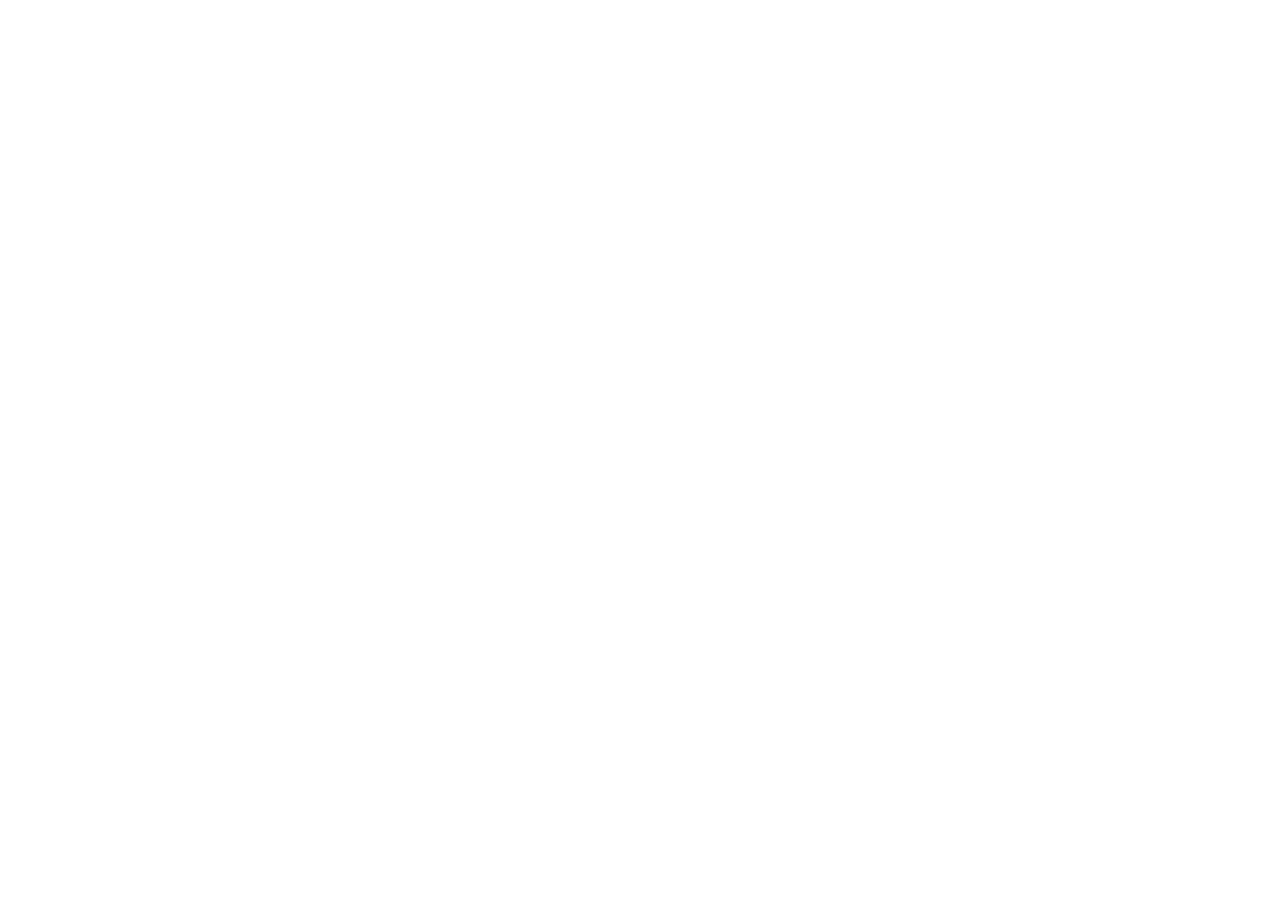
==== index.html @ 7acb492f "blabla" ====
<!DOCTYPE html>
<html lang="en">
<head>
    <meta charset="UTF-8">
    <meta name="viewport" content="width=device-width, initial-scale=1.0">
    <title>Document</title>
</head>
<body>
    
</body>
</html>
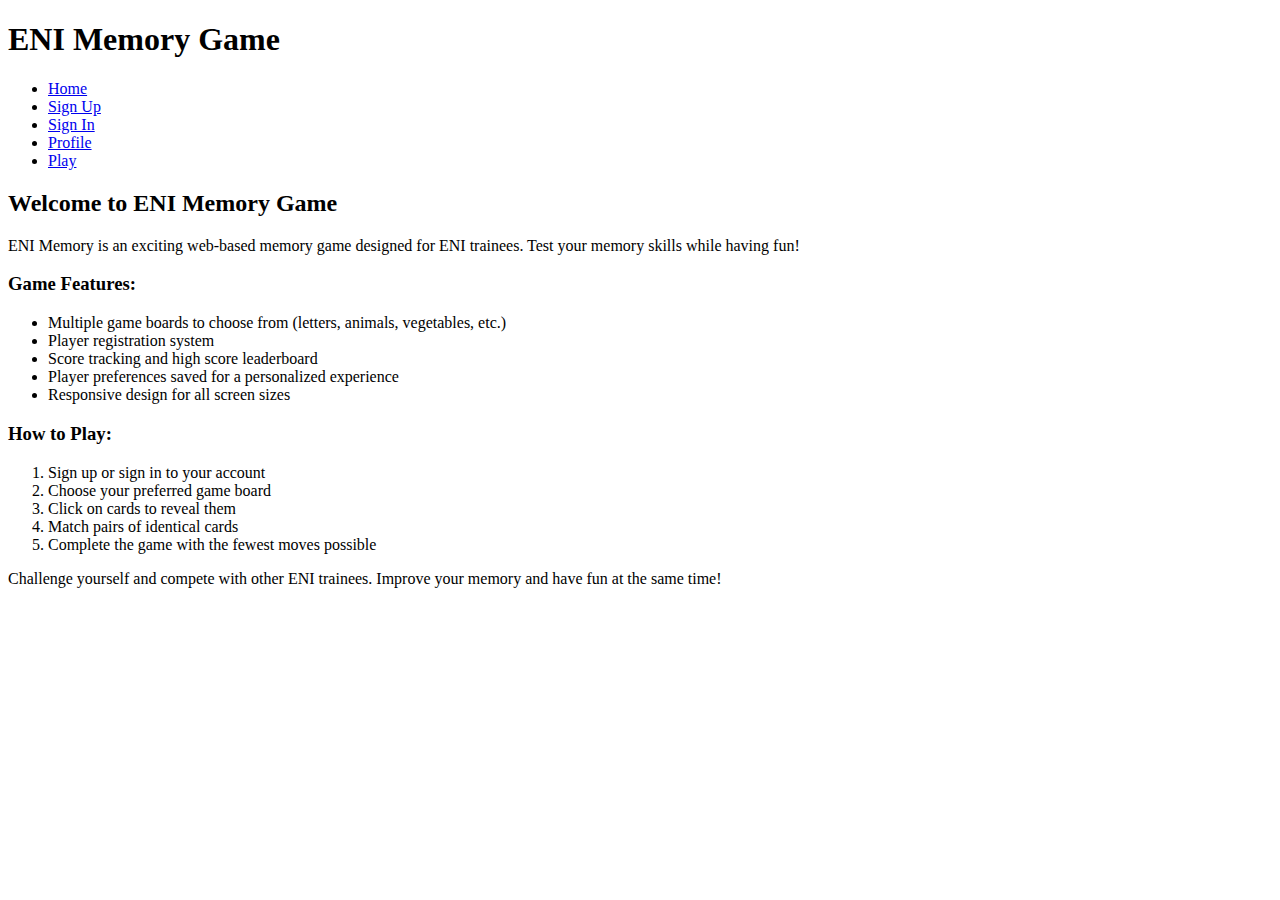
==== commit 027e1e35: "ajout de tout" ====
--- a/index.html
+++ b/index.html
@@ -1,11 +1,61 @@
 <!DOCTYPE html>
 <html lang="en">
+
+<meta charset="UTF-8">
+<meta name="viewport" content="width=device-width, initial-scale=1.0">
+<title>Memory Game</title>
+
 <head>
     <meta charset="UTF-8">
     <meta name="viewport" content="width=device-width, initial-scale=1.0">
-    <title>Document</title>
+    <title>ENI Memory Game</title>
+    <link rel="stylesheet" href="memory.css">
+
 </head>
+
 <body>
-    
+    <header>
+        <h1>ENI Memory Game</h1>
+    </header>
+
+    <nav>
+        <ul>
+            <li><a href="#home">Home</a></li>
+            <li><a href="#signup">Sign Up</a></li>
+            <li><a href="#signin">Sign In</a></li>
+            <li><a href="#profile">Profile</a></li>
+            <li><a href="#play">Play</a></li>
+        </ul>
+    </nav>
+
+    <main>
+        <h2>Welcome to ENI Memory Game</h2>
+        <p>ENI Memory is an exciting web-based memory game designed for ENI trainees. Test your memory skills while
+            having fun!</p>
+
+        <h3>Game Features:</h3>
+        <ul>
+            <li>Multiple game boards to choose from (letters, animals, vegetables, etc.)</li>
+            <li>Player registration system</li>
+            <li>Score tracking and high score leaderboard</li>
+            <li>Player preferences saved for a personalized experience</li>
+            <li>Responsive design for all screen sizes</li>
+        </ul>
+
+        
+
+        <h3>How to Play:</h3>
+        <ol>
+            <li>Sign up or sign in to your account</li>
+            <li>Choose your preferred game board</li>
+            <li>Click on cards to reveal them</li>
+            <li>Match pairs of identical cards</li>
+            <li>Complete the game with the fewest moves possible</li>
+        </ol>
+
+        <p>Challenge yourself and compete with other ENI trainees. Improve your memory and have fun at the same
+            time!</p>
+    </main>
 </body>
+
 </html>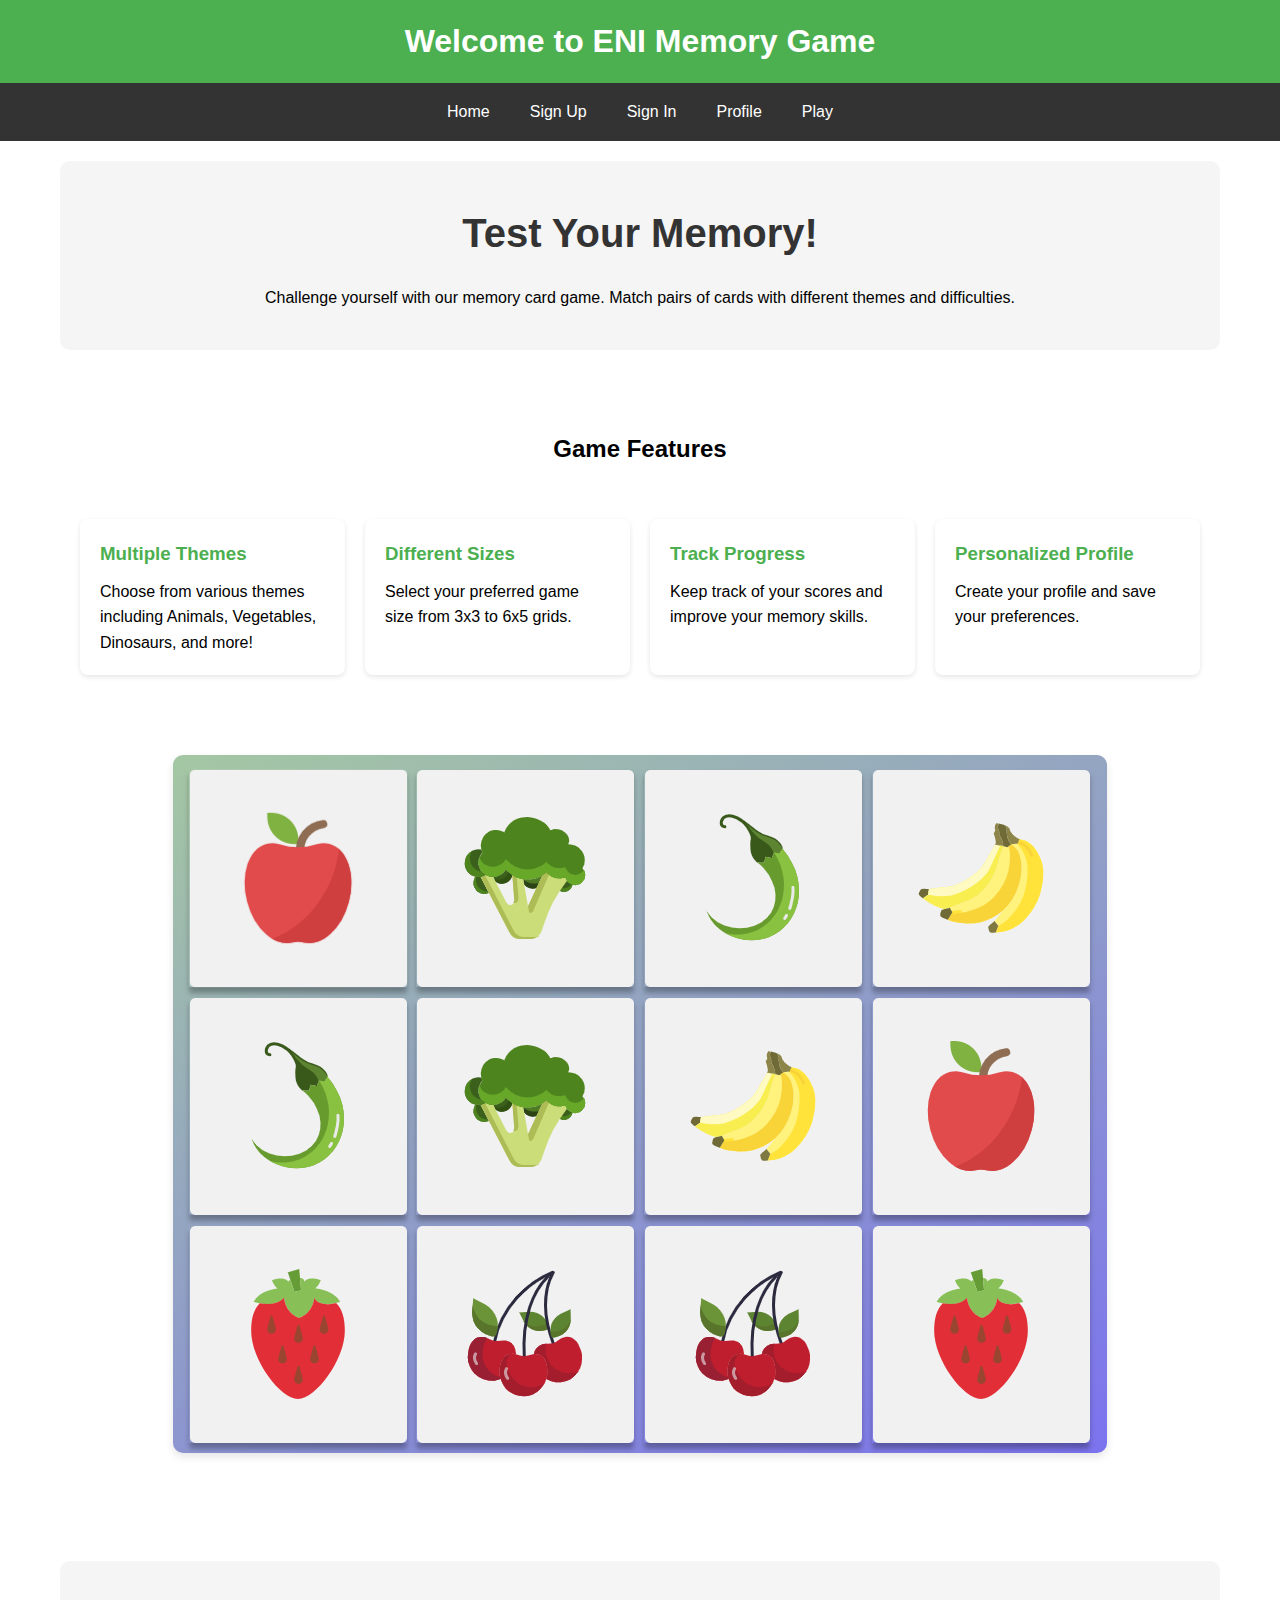
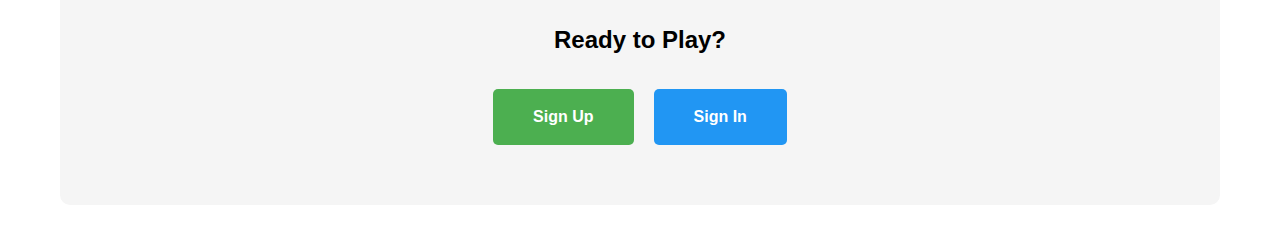
==== commit 6a0513cf: "all of them" ====
--- a/index.html
+++ b/index.html
@@ -1,61 +1,69 @@
 <!DOCTYPE html>
 <html lang="en">
-
-<meta charset="UTF-8">
-<meta name="viewport" content="width=device-width, initial-scale=1.0">
-<title>Memory Game</title>
-
 <head>
     <meta charset="UTF-8">
     <meta name="viewport" content="width=device-width, initial-scale=1.0">
-    <title>ENI Memory Game</title>
-    <link rel="stylesheet" href="memory.css">
-
+    <title>ENI Memory Game - Home</title>
+    <link rel="stylesheet" href="css/memory.css">
+    <link rel="stylesheet" href="css/home.css">
 </head>
-
 <body>
     <header>
-        <h1>ENI Memory Game</h1>
+        <h1>Welcome to ENI Memory Game</h1>
     </header>
 
     <nav>
         <ul>
-            <li><a href="#home">Home</a></li>
-            <li><a href="#signup">Sign Up</a></li>
-            <li><a href="#signin">Sign In</a></li>
-            <li><a href="#profile">Profile</a></li>
-            <li><a href="#play">Play</a></li>
+            <li><a href="index.html">Home</a></li>
+            <li><a href="signup.html">Sign Up</a></li>
+            <li><a href="signin.html">Sign In</a></li>
+            <li><a href="profile.html">Profile</a></li>
+            <li><a href="play.html">Play</a></li>
         </ul>
     </nav>
 
-    <main>
-        <h2>Welcome to ENI Memory Game</h2>
-        <p>ENI Memory is an exciting web-based memory game designed for ENI trainees. Test your memory skills while
-            having fun!</p>
+    <main class="home-content">
+        <section class="welcome-section">
+            <h2>Test Your Memory!</h2>
+            <p>Challenge yourself with our memory card game. Match pairs of cards with different themes and difficulties.</p>
+        </section>
 
-        <h3>Game Features:</h3>
-        <ul>
-            <li>Multiple game boards to choose from (letters, animals, vegetables, etc.)</li>
-            <li>Player registration system</li>
-            <li>Score tracking and high score leaderboard</li>
-            <li>Player preferences saved for a personalized experience</li>
-            <li>Responsive design for all screen sizes</li>
-        </ul>
+        <section class="features">
+            <h2>Game Features</h2>
+            <div class="features-grid">
+                <div class="feature-card">
+                    <h3>Multiple Themes</h3>
+                    <p>Choose from various themes including Animals, Vegetables, Dinosaurs, and more!</p>
+                </div>
+                <div class="feature-card">
+                    <h3>Different Sizes</h3>
+                    <p>Select your preferred game size from 3x3 to 6x5 grids.</p>
+                </div>
+                <div class="feature-card">
+                    <h3>Track Progress</h3>
+                    <p>Keep track of your scores and improve your memory skills.</p>
+                </div>
+                <div class="feature-card">
+                    <h3>Personalized Profile</h3>
+                    <p>Create your profile and save your preferences.</p>
+                </div>
+            </div>
+            
+            <div class="game-preview">
+                <img src="images/memory_detail.png" alt="Memory Game Preview" class="preview-image">
+            </div>
+        </section>
 
-        
+        <section class="cta-section">
+            <h2>Ready to Play?</h2>
+            <div class="cta-buttons">
+                <a href="signup.html" class="cta-button signup">Sign Up</a>
+                <a href="signin.html" class="cta-button signin">Sign In</a>
+            </div>
+        </section>
+    </main>
 
-        <h3>How to Play:</h3>
-        <ol>
-            <li>Sign up or sign in to your account</li>
-            <li>Choose your preferred game board</li>
-            <li>Click on cards to reveal them</li>
-            <li>Match pairs of identical cards</li>
-            <li>Complete the game with the fewest moves possible</li>
-        </ol>
-
-        <p>Challenge yourself and compete with other ENI trainees. Improve your memory and have fun at the same
-            time!</p>
-    </main>
+    <script src="js/utils.js"></script>
+    <script src="js/home.js"></script>
 </body>
-
 </html>--- a/css/memory.css
+++ b/css/memory.css
@@ -0,0 +1,40 @@
+* {
+    margin: 0;
+    padding: 0;
+    box-sizing: border-box;
+}
+
+body {
+    font-family: Arial, sans-serif;
+    line-height: 1.6;
+}
+
+header {
+    background-color: #4CAF50;
+    color: white;
+    text-align: center;
+    padding: 1rem;
+}
+
+nav {
+    background-color: #333;
+    padding: 1rem;
+}
+
+nav ul {
+    list-style-type: none;
+    display: flex;
+    justify-content: center;
+    gap: 20px;
+}
+
+nav a {
+    color: white;
+    text-decoration: none;
+    padding: 5px 10px;
+}
+
+nav a:hover {
+    background-color: #4CAF50;
+    border-radius: 3px;
+}--- a/css/home.css
+++ b/css/home.css
@@ -0,0 +1,118 @@
+.home-content {
+    max-width: 1200px;
+    margin: 0 auto;
+    padding: 20px;
+}
+
+.welcome-section {
+    text-align: center;
+    padding: 40px 20px;
+    background-color: #f5f5f5;
+    border-radius: 10px;
+    margin-bottom: 40px;
+}
+
+.welcome-section h2 {
+    color: #333;
+    font-size: 2.5em;
+    margin-bottom: 20px;
+}
+
+.features {
+    padding: 40px 0;
+}
+
+.features h2 {
+    text-align: center;
+    margin-bottom: 30px;
+}
+
+.features-grid {
+    display: grid;
+    grid-template-columns: repeat(auto-fit, minmax(250px, 1fr));
+    gap: 20px;
+    padding: 20px;
+}
+
+.feature-card {
+    background-color: #fff;
+    padding: 20px;
+    border-radius: 8px;
+    box-shadow: 0 2px 5px rgba(0,0,0,0.1);
+    transition: transform 0.3s ease;
+}
+
+.feature-card:hover {
+    transform: translateY(-5px);
+}
+
+.feature-card h3 {
+    color: #4CAF50;
+    margin-bottom: 10px;
+}
+
+.game-preview {
+    text-align: center;
+    margin-top: 40px;
+    padding: 20px;
+}
+
+.preview-image {
+    max-width: 100%;
+    height: auto;
+    border-radius: 10px;
+    box-shadow: 0 4px 8px rgba(0,0,0,0.1);
+}
+
+.cta-section {
+    text-align: center;
+    padding: 60px 20px;
+    background-color: #f5f5f5;
+    border-radius: 10px;
+    margin-top: 40px;
+}
+
+.cta-buttons {
+    display: flex;
+    justify-content: center;
+    gap: 20px;
+    margin-top: 30px;
+}
+
+.cta-button {
+    padding: 15px 40px;
+    border-radius: 5px;
+    text-decoration: none;
+    font-weight: bold;
+    transition: background-color 0.3s ease;
+}
+
+.cta-button.signup {
+    background-color: #4CAF50;
+    color: white;
+}
+
+.cta-button.signin {
+    background-color: #2196F3;
+    color: white;
+}
+
+.cta-button:hover {
+    opacity: 0.9;
+    transform: scale(1.05);
+}
+
+@media (max-width: 768px) {
+    .features-grid {
+        grid-template-columns: 1fr;
+    }
+
+    .cta-buttons {
+        flex-direction: column;
+        gap: 10px;
+    }
+
+    .welcome-section h2 {
+        font-size: 2em;
+    }
+}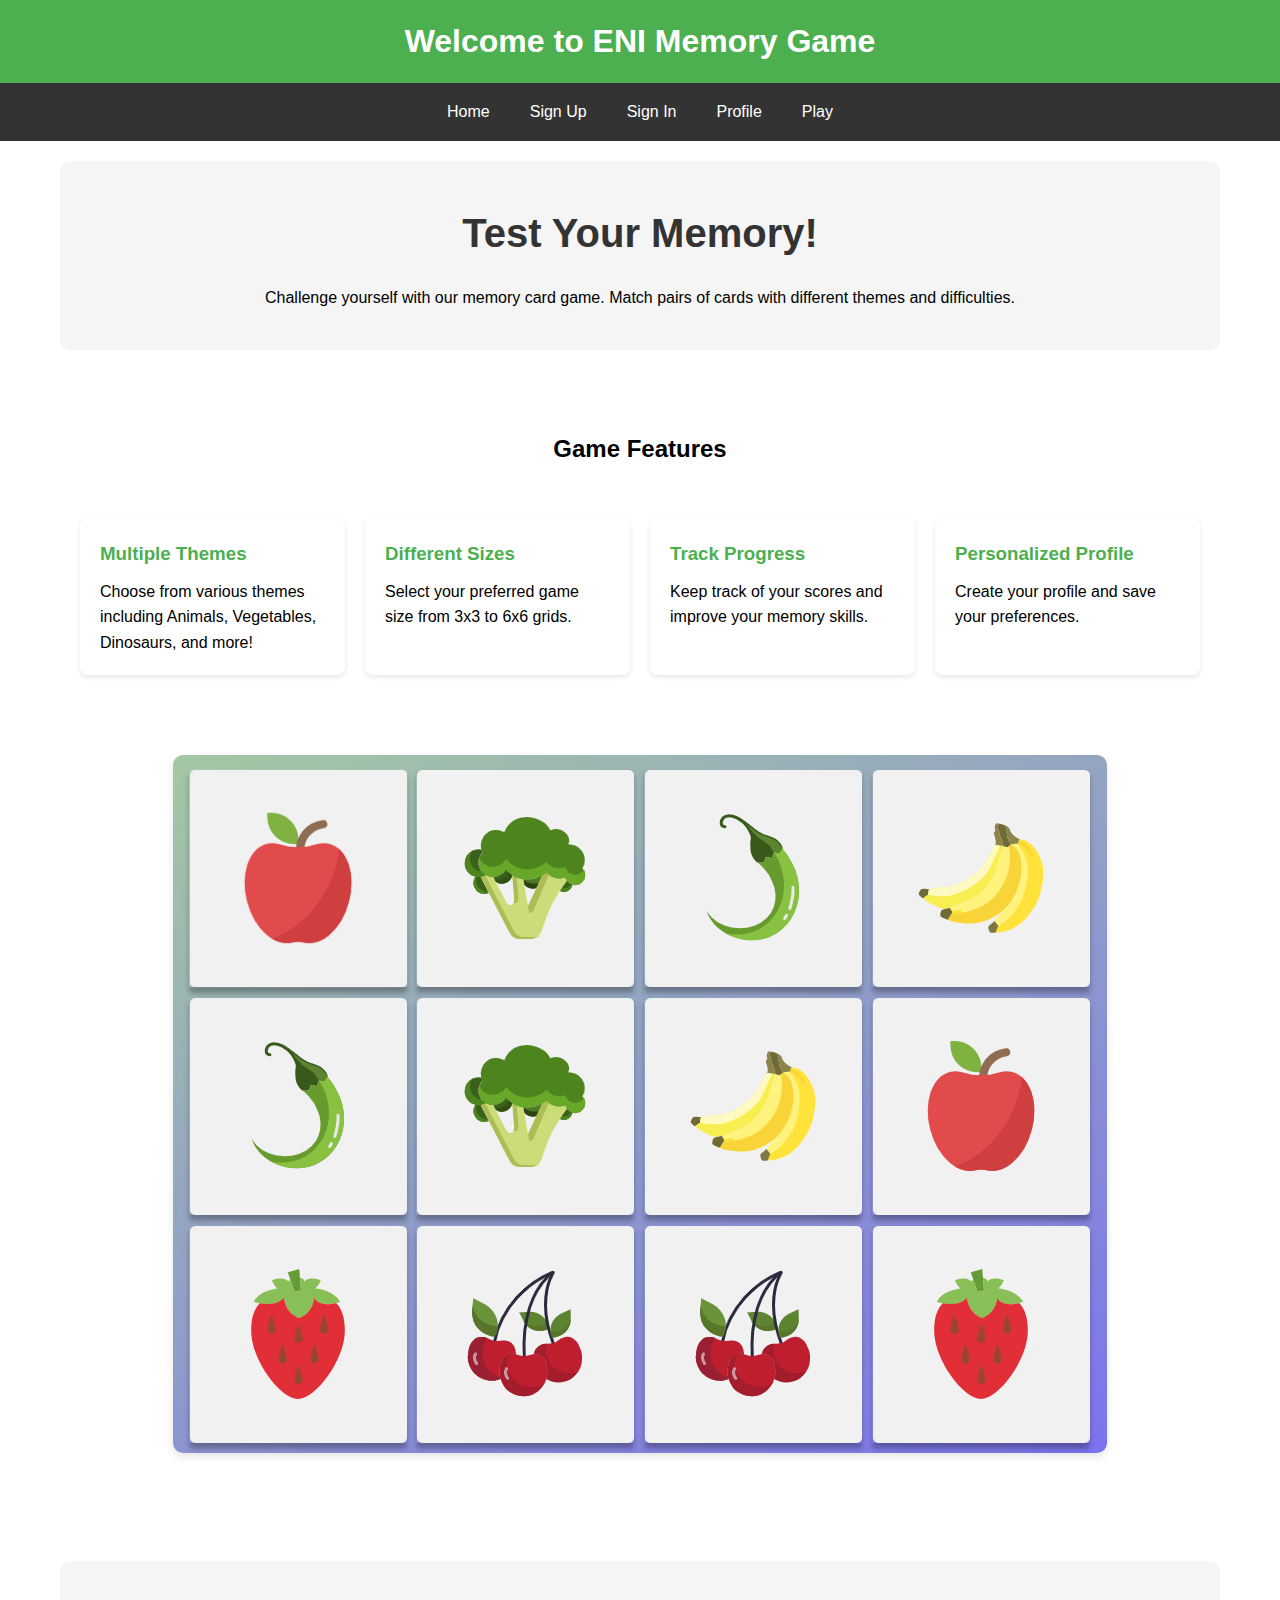
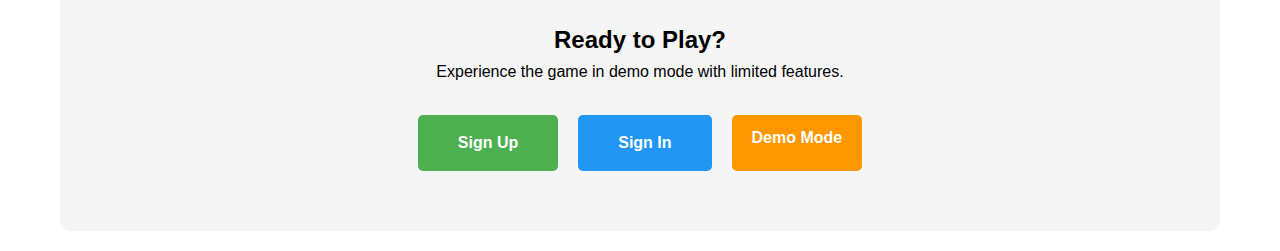
==== commit 225cc831: "and again" ====
--- a/index.html
+++ b/index.html
@@ -37,7 +37,7 @@
                 </div>
                 <div class="feature-card">
                     <h3>Different Sizes</h3>
-                    <p>Select your preferred game size from 3x3 to 6x5 grids.</p>
+                    <p>Select your preferred game size from 3x3 to 6x6 grids.</p>
                 </div>
                 <div class="feature-card">
                     <h3>Track Progress</h3>
@@ -56,9 +56,11 @@
 
         <section class="cta-section">
             <h2>Ready to Play?</h2>
+            <p>Experience the game in demo mode with limited features.</p>
             <div class="cta-buttons">
                 <a href="signup.html" class="cta-button signup">Sign Up</a>
                 <a href="signin.html" class="cta-button signin">Sign In</a>
+                <a href="play.html?demo=true" class="cta-button demo">Demo Mode</a>
             </div>
         </section>
     </main>
--- a/css/memory.css
+++ b/css/memory.css
@@ -37,4 +37,8 @@
 nav a:hover {
     background-color: #4CAF50;
     border-radius: 3px;
+}
+
+h2 {
+    text-align: center;
 }--- a/css/home.css
+++ b/css/home.css
@@ -115,4 +115,16 @@
     .welcome-section h2 {
         font-size: 2em;
     }
+}
+.cta-button.demo {
+    background-color: #ff9800;
+    color: white;
+    text-decoration: none;
+    padding: 10px 20px;
+    border-radius: 5px;
+    transition: background-color 0.3s;
+}
+
+.cta-button.demo:hover {
+    background-color: #e68900;
 }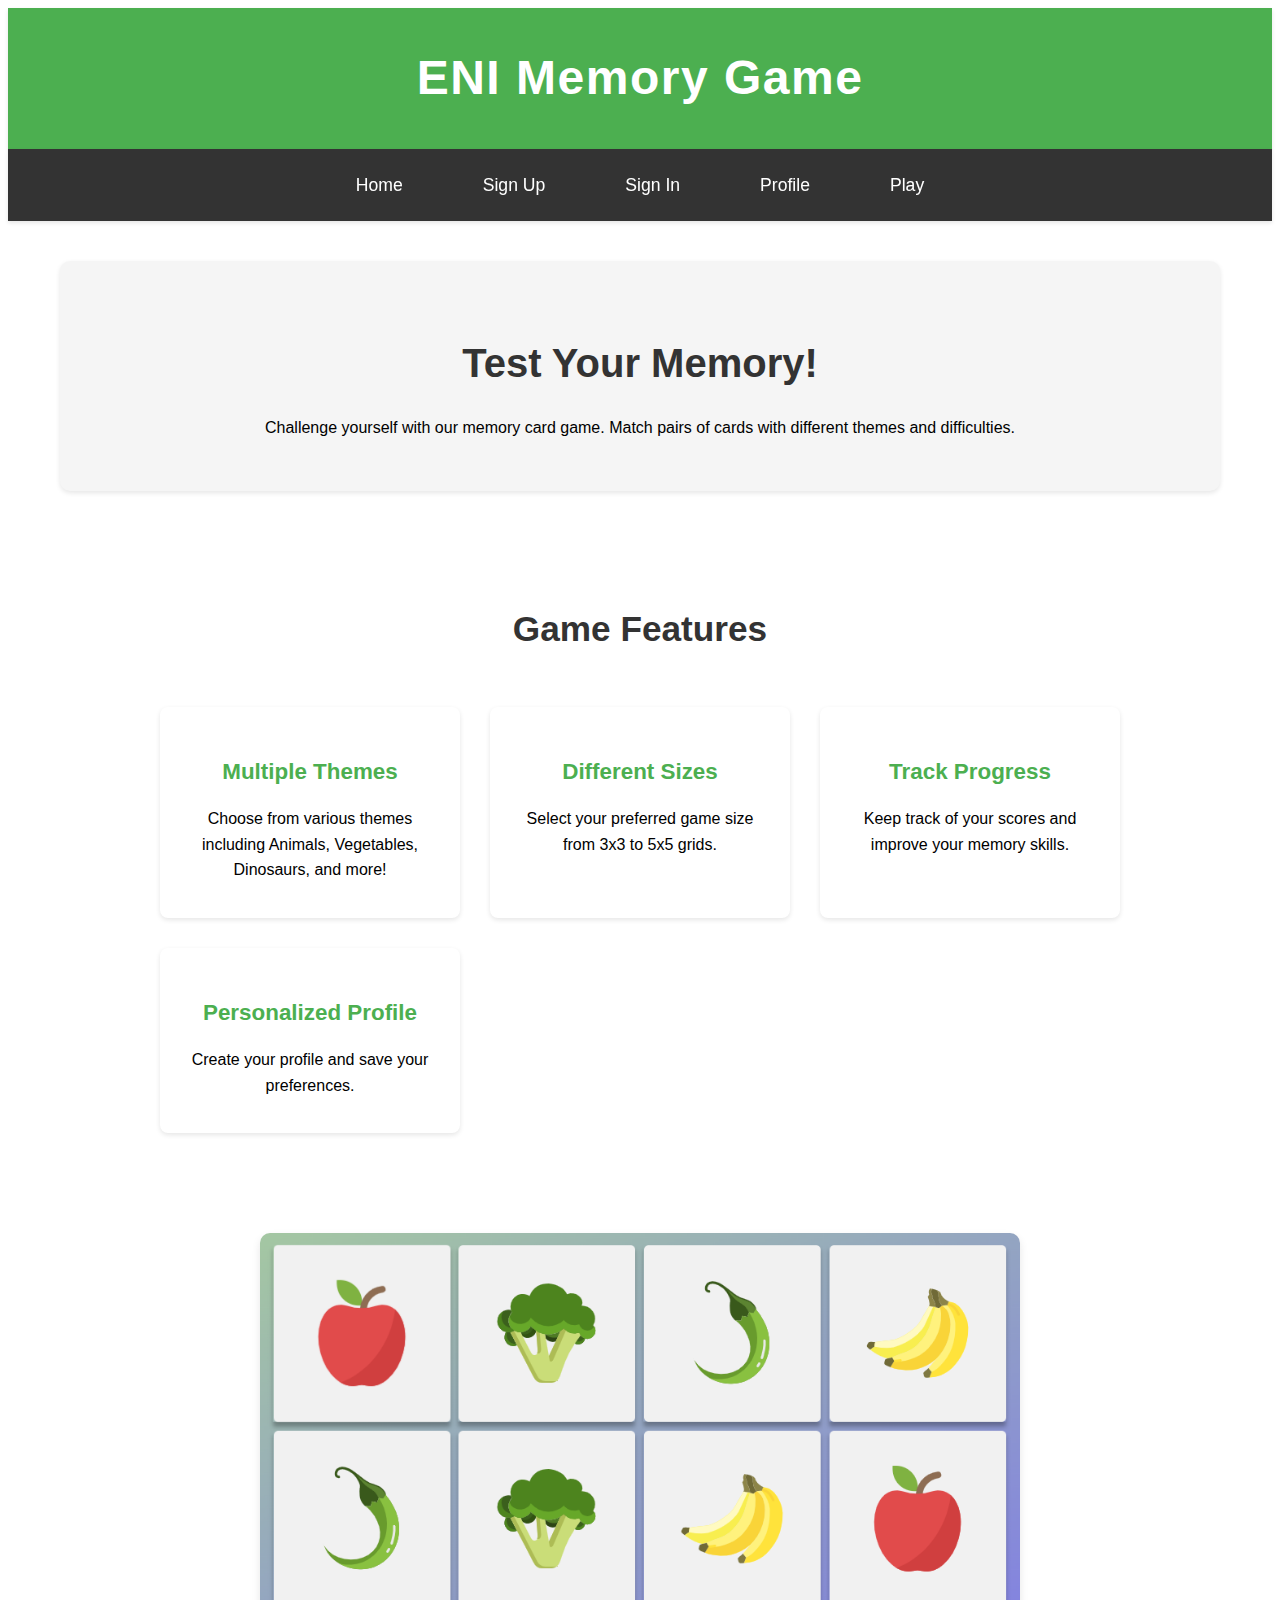
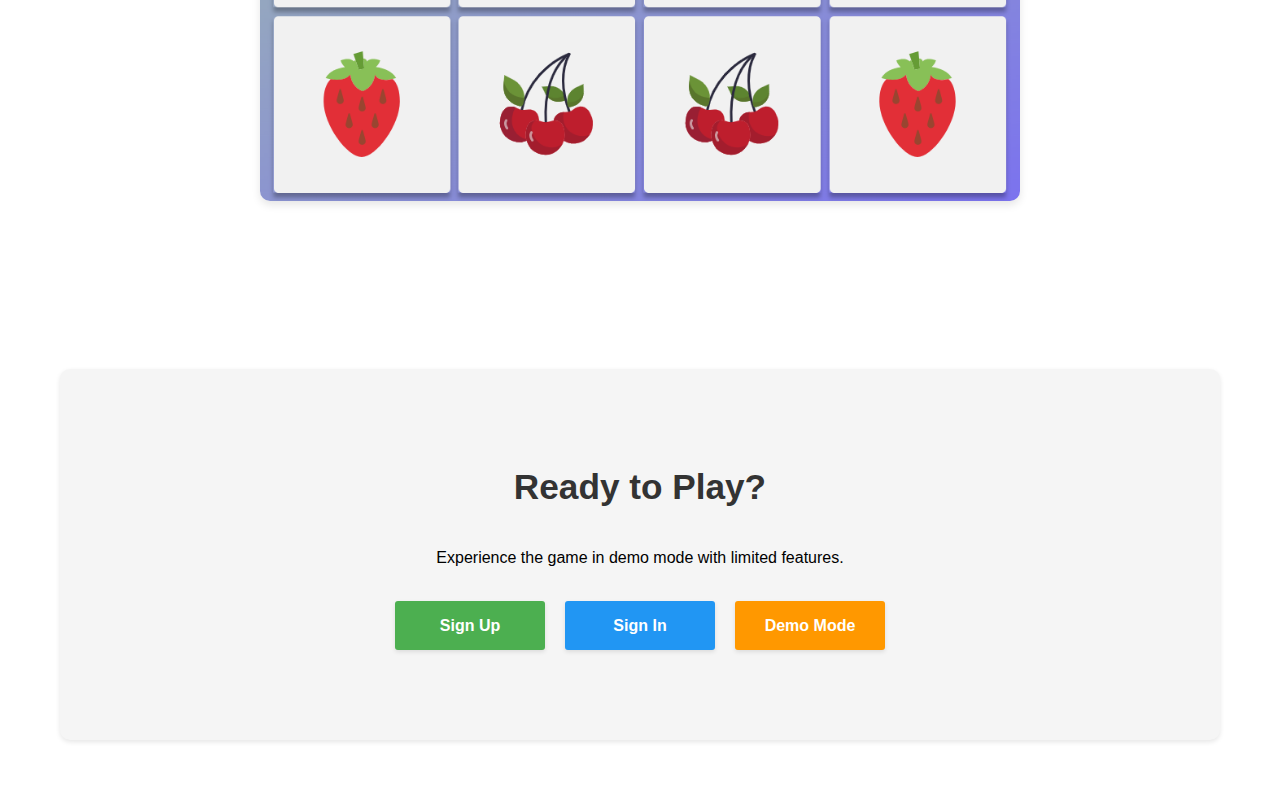
==== commit d99f88b5: "final touches?" ====
--- a/index.html
+++ b/index.html
@@ -4,25 +4,12 @@
     <meta charset="UTF-8">
     <meta name="viewport" content="width=device-width, initial-scale=1.0">
     <title>ENI Memory Game - Home</title>
+  
     <link rel="stylesheet" href="css/memory.css">
-    <link rel="stylesheet" href="css/home.css">
+    
 </head>
 <body>
-    <header>
-        <h1>Welcome to ENI Memory Game</h1>
-    </header>
-
-    <nav>
-        <ul>
-            <li><a href="index.html">Home</a></li>
-            <li><a href="signup.html">Sign Up</a></li>
-            <li><a href="signin.html">Sign In</a></li>
-            <li><a href="profile.html">Profile</a></li>
-            <li><a href="play.html">Play</a></li>
-        </ul>
-    </nav>
-
-    <main class="home-content">
+     <main class="home-content">
         <section class="welcome-section">
             <h2>Test Your Memory!</h2>
             <p>Challenge yourself with our memory card game. Match pairs of cards with different themes and difficulties.</p>
@@ -37,7 +24,7 @@
                 </div>
                 <div class="feature-card">
                     <h3>Different Sizes</h3>
-                    <p>Select your preferred game size from 3x3 to 6x6 grids.</p>
+                    <p>Select your preferred game size from 3x3 to 5x5 grids.</p>
                 </div>
                 <div class="feature-card">
                     <h3>Track Progress</h3>
@@ -50,7 +37,10 @@
             </div>
             
             <div class="game-preview">
-                <img src="images/memory_detail.png" alt="Memory Game Preview" class="preview-image">
+                <img src="images/memory_detail.png" 
+                alt="Interactive preview of the memory game interface" 
+                class="preview-image"
+                loading="lazy">
             </div>
         </section>
 
@@ -66,6 +56,12 @@
     </main>
 
     <script src="js/utils.js"></script>
+    <script>
+    document.addEventListener('DOMContentLoaded', function() {
+        loadHeader().then(() => {
+        });
+    });
+   </script>
     <script src="js/home.js"></script>
 </body>
 </html>--- a/css/memory.css
+++ b/css/memory.css
@@ -1,44 +1,401 @@
+/* Base styles */
 * {
-    margin: 0;
-    padding: 0;
     box-sizing: border-box;
 }
 
+/* Home page specific styles */
+.home-content {
+    text-align: center;
+    max-width: 1200px;
+    margin: 0 auto;
+    padding: 40px 20px;
+}
+
+.welcome-section {
+    text-align: center;
+    padding: 40px 20px;
+    background-color: #f5f5f5;
+    border-radius: 10px;
+    margin-bottom: 40px;
+    box-shadow: 0 2px 5px rgba(0,0,0,0.1);
+}
+
+.welcome-section h2 {
+    color: #333;
+    font-size: 2.5em;
+    margin-bottom: 20px;
+}
+
+.features {
+    padding: 40px 0;
+}
+
+.features h2 {
+    text-align: center;
+    margin-bottom: 30px;
+}
+
+.features-grid {
+    display: grid;
+    grid-template-columns: repeat(auto-fit, minmax(250px, 1fr));
+    gap: 30px;
+    padding: 20px;
+    max-width: 1000px;
+    margin: 0 auto;
+}
+
+.feature-card {
+    background-color: #fff;
+    padding: 25px;
+    border-radius: 8px;
+    box-shadow: 0 2px 5px rgba(0,0,0,0.1);
+    transition: transform 0.3s ease;
+}
+
+.feature-card:hover {
+    transform: translateY(-5px);
+    box-shadow: 0 4px 8px rgba(0,0,0,0.2);
+}
+
+.feature-card h3 {
+    color: #4CAF50;
+    margin-bottom: 15px;
+    font-size: 1.4em;
+}
+
+.game-preview {
+    text-align: center;
+    margin: 60px auto;
+    padding: 20px;
+    max-width: 800px;
+}
+
+.preview-image {
+    max-width: 100%;
+    height: auto;
+    border-radius: 10px;
+    box-shadow: 0 4px 8px rgba(0,0,0,0.1);
+}
+
+.cta-section {
+    text-align: center;
+    padding: 60px 20px;
+    background-color: #f5f5f5;
+    border-radius: 10px;
+    margin-top: 40px;
+    box-shadow: 0 2px 5px rgba(0,0,0,0.1);
+}
+
+/* Update the existing responsive design section */
+@media (max-width: 768px) {
+    .welcome-section {
+        padding: 30px 15px;
+        margin-bottom: 30px;
+    }
+
+    .welcome-section h2 {
+        font-size: 2em;
+    }
+
+    .features {
+        padding: 30px 0;
+    }
+
+    .features-grid {
+        grid-template-columns: 1fr;
+        gap: 20px;
+        padding: 15px;
+    }
+
+    .feature-card {
+        padding: 20px;
+    }
+
+    .game-preview {
+        margin: 40px auto;
+    }
+
+    .cta-section {
+        padding: 40px 15px;
+    }
+}
 body {
     font-family: Arial, sans-serif;
     line-height: 1.6;
-}
-
+    min-height: 100vh;
+}
+
+p {
+    margin-bottom: 10px;
+}
+    
+/* Header and Navigation */
 header {
     background-color: #4CAF50;
     color: white;
     text-align: center;
-    padding: 1rem;
+    padding: 2rem;
+    box-shadow: 0 2px 4px rgba(0,0,0,0.1);
+}
+
+header h1 {
+    font-size: 3em;
+    font-weight: bold;
+    letter-spacing: 1.5px;
+    margin: 0;
 }
 
 nav {
     background-color: #333;
-    padding: 1rem;
+    padding: 12px 0;
+    position: sticky;
+    top: 0;
+    z-index: 100;
+    box-shadow: 0 2px 4px rgba(0,0,0,0.1);
 }
 
 nav ul {
     list-style-type: none;
     display: flex;
     justify-content: center;
-    gap: 20px;
+    align-items: center;
+    gap: 30px;
+    max-width: 1000px;
+    margin: 0 auto;
+    padding: 0;
 }
 
 nav a {
     color: white;
     text-decoration: none;
-    padding: 5px 10px;
+    padding: 10px 25px;
+    font-size: 1.1em;
+    font-weight: 500;
+    display: inline-block;
+    text-align: center;
+    border-radius: 3px;
+    transition: all 0.3s ease;
 }
 
 nav a:hover {
     background-color: #4CAF50;
+    transform: translateY(-2px);
+    box-shadow: 0 2px 4px rgba(0,0,0,0.2);
+}
+
+/* Common styles */
+main {
+    max-width: 800px;
+    margin: 0 auto;
+    padding: 40px 20px;
+}
+
+h2 {
+    text-align: center;
+    margin: 30px 0;
+    color: #333;
+    font-size: 2.2em;
+}
+
+/* Button styles */
+.cta-buttons {
+    display: flex;
+    justify-content: center;
+    gap: 20px;
+    margin: 30px 0;
+}
+
+.cta-button {
+    padding: 12px 25px;
+    border: none;
     border-radius: 3px;
-}
-
-h2 {
-    text-align: center;
+    cursor: pointer;
+    text-decoration: none;
+    font-size: 1em;
+    width: 150px;
+    text-align: center;
+    font-weight: bold;
+    transition: all 0.3s ease;
+    box-shadow: 0 2px 4px rgba(0,0,0,0.1);
+}
+
+.cta-button:hover {
+    transform: translateY(-2px);
+    box-shadow: 0 4px 8px rgba(0,0,0,0.2);
+}
+
+.signup { background-color: #4CAF50; color: white; }
+.signin { background-color: #2196F3; color: white; }
+.demo { background-color: #ff9800; color: white; }
+.logout { background-color: #f44336; color: white; }
+
+/* Form styles */
+form {
+    max-width: 400px;
+    margin: 40px auto;
+    padding: 30px;
+    background-color: #f9f9f9;
+    border-radius: 8px;
+    box-shadow: 0 2px 10px rgba(0,0,0,0.1);
+}
+
+label {
+    display: block;
+    margin-bottom: 8px;
+    color: #333;
+    font-weight: 500;
+}
+
+input, select {
+    width: 100%;
+    padding: 12px;
+    margin-bottom: 20px;
+    border: 1px solid #ddd;
+    border-radius: 4px;
+    transition: border-color 0.3s ease;
+}
+
+input:focus, select:focus {
+    outline: none;
+    border-color: #4CAF50;
+    box-shadow: 0 0 5px rgba(76,175,80,0.2);
+}
+
+/* Table styles */
+#scoresTable {
+    width: 100%;
+    border-collapse: collapse;
+    background-color: #f9f9f9;
+    border-radius: 8px;
+    box-shadow: 0 2px 10px rgba(0,0,0,0.1);
+    overflow: hidden;
+}
+
+#scoresTable th, 
+#scoresTable td {
+    padding: 15px;
+    text-align: center;
+    border: 1px solid #ddd;
+}
+
+#scoresTable th {
+    background-color: #4CAF50;
+    color: white;
+    font-weight: 500;
+}
+
+/* Warning message */
+.warning-message {
+    flex-direction: column;
+    align-items: center;}
+
+.warning-message h2 {
+    color: #856404;
+    margin-bottom: 35px;
+    font-size: 1.5em;
+}
+
+
+.warning-message p {
+    color: #856404;
+    margin-bottom: 15px !important;
+    font-size: 1.1em;
+}
+
+/* Form validation styles */
+.error-message {
+    color: #ff0000;
+    font-size: 0.9em;
+    margin: -15px 0 15px;
+    text-align: left;
+}
+.warning-message .cta-buttons {
+    display: flex;
+    justify-content: center;
+    gap: 30px; /* Increased gap */
+    margin-top: 30px 0 10px; /* Added top margin */
+}
+
+.strength-bar {
+    height: 5px;
+    margin: -15px 0 15px;
+    background-color: #eee;
+    border-radius: 3px;
+    transition: all 0.3s;
+}
+
+.strength-text {
+    font-size: 0.9em;
+    margin: -15px 0 15px;
+    color: #666;
+    text-align: left;
+}
+
+
+
+/* Profile specific styles */
+#profileContent {
+    text-align: center;
+    max-width: 800px;
+    margin: 0 auto;
+}
+
+.profile-info {
+    background-color: #f9f9f9;
+    padding: 30px;
+    border-radius: 8px;
+    box-shadow: 0 2px 10px rgba(0,0,0,0.1);
+    margin: 30px auto;
+    max-width: 600px;
+}
+
+#preferencesForm {
+    text-align: left;
+}
+
+
+
+/* Responsive Design */
+@media (max-width: 768px) {
+    header h1 {
+        font-size: 2.2em;
+    }
+
+    nav ul {
+        flex-wrap: wrap;
+        gap: 10px;
+        padding: 0 15px;
+    }
+
+    nav a {
+        padding: 8px 15px;
+        font-size: 1em;
+        width: auto;
+    }
+
+    .cta-buttons {
+        flex-direction: column;
+        align-items: center;
+    }
+
+    .warning-message {
+        margin: 20px;
+        padding: 20px;
+    }
+
+    .warning-message h2 {
+        max-width: 100%;
+    }
+    .profile-info {
+        margin: 20px;
+        padding: 20px;
+    }
+
+    #preferencesForm {
+        margin: 20px;
+    }
+
+    .features-grid {
+        padding: 0 20px;
+    }
 }